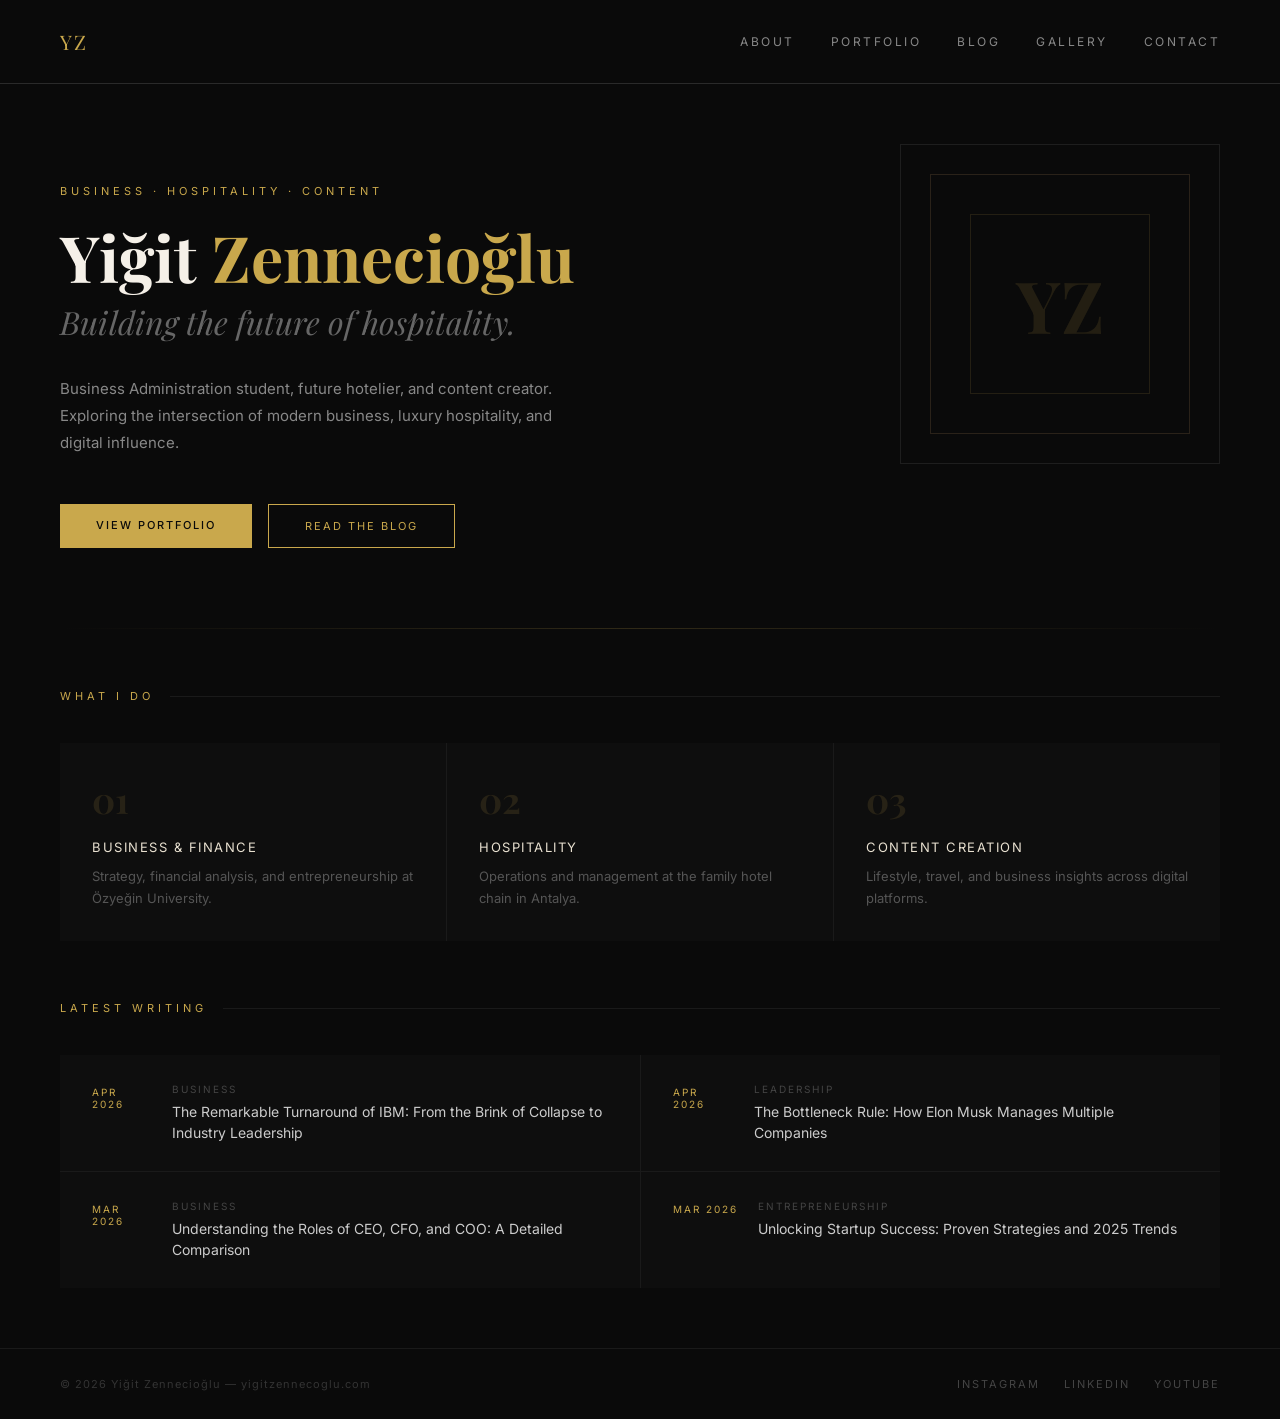
==== index.html @ 74cee43b "Add files via upload" ====
<!DOCTYPE html>
<html lang="en">
<head>
  <meta charset="UTF-8" />
  <meta name="viewport" content="width=device-width, initial-scale=1.0" />
  <title>Yiğit Zennecioğlu</title>
  <link rel="stylesheet" href="style.css" />
  <style>
    .hero { padding: 100px 60px 80px; position: relative; overflow: hidden; }
    .hero-tag { font-size: 11px; letter-spacing: 4px; text-transform: uppercase; color: var(--gold); margin-bottom: 24px; }
    .hero-title { font-family: var(--font-serif); font-size: 64px; line-height: 1.1; font-weight: 700; color: var(--text-primary); margin: 0 0 8px; }
    .hero-title span { color: var(--gold); }
    .hero-subtitle { font-family: var(--font-serif); font-size: 32px; font-weight: 400; color: #666; margin: 0 0 32px; font-style: italic; }
    .hero-desc { font-size: 15px; color: var(--text-body); line-height: 1.8; max-width: 500px; margin-bottom: 48px; }
    .hero-btns { display: flex; gap: 16px; }
    .btn-primary { padding: 14px 36px; background: var(--gold); color: var(--bg); font-size: 11px; letter-spacing: 2px; text-transform: uppercase; border: none; cursor: pointer; font-weight: 500; text-decoration: none; display: inline-block; }
    .btn-secondary { padding: 14px 36px; background: transparent; color: var(--gold); font-size: 11px; letter-spacing: 2px; text-transform: uppercase; border: 0.5px solid var(--gold); cursor: pointer; text-decoration: none; display: inline-block; }
    .hero-deco { position: absolute; right: 60px; top: 60px; width: 320px; height: 320px; border: 0.5px solid #1e1e1e; display: flex; align-items: center; justify-content: center; }
    .hero-deco-inner { width: 260px; height: 260px; border: 0.5px solid #2a2219; display: flex; align-items: center; justify-content: center; }
    .hero-deco-core { width: 180px; height: 180px; border: 0.5px solid #c9a84c22; display: flex; align-items: center; justify-content: center; }
    .monogram { font-family: var(--font-serif); font-size: 72px; color: #c9a84c22; font-weight: 700; }
    .section { padding: 60px 60px; }
    .what-cards { display: grid; grid-template-columns: repeat(3, 1fr); gap: 1px; background: var(--bg-line); }
    .what-card { background: var(--bg-card); padding: 32px; }
    .card-num { font-family: var(--font-serif); font-size: 36px; color: #c9a84c22; font-weight: 700; margin-bottom: 16px; }
    .card-title { font-size: 13px; letter-spacing: 1.5px; text-transform: uppercase; color: #e8e0d0; margin-bottom: 10px; }
    .card-text { font-size: 13px; color: var(--text-muted); line-height: 1.7; }
    .blog-row { display: grid; grid-template-columns: repeat(2, 1fr); gap: 1px; background: var(--bg-line); }
    .blog-item { background: var(--bg-card); padding: 28px 32px; display: flex; gap: 20px; align-items: flex-start; text-decoration: none; }
    .blog-item:hover .blog-ttl { color: var(--gold); }
    .blog-date { font-size: 10px; letter-spacing: 2px; color: var(--gold); min-width: 60px; padding-top: 3px; }
    .blog-tag { font-size: 10px; letter-spacing: 2px; text-transform: uppercase; color: #444; margin-bottom: 6px; }
    .blog-ttl { font-size: 14px; color: #ccc; font-weight: 400; line-height: 1.5; transition: color 0.2s; }
  </style>
</head>
<body>
  <nav class="site-nav">
    <a href="index.html" class="site-logo">YZ</a>
    <div class="nav-links">
      <a href="about.html">About</a>
      <a href="portfolio.html">Portfolio</a>
      <a href="blog.html">Blog</a>
      <a href="gallery.html">Gallery</a>
      <a href="contact.html">Contact</a>
    </div>
  </nav>

  <section class="hero">
    <div class="hero-deco">
      <div class="hero-deco-inner">
        <div class="hero-deco-core">
          <span class="monogram">YZ</span>
        </div>
      </div>
    </div>
    <p class="hero-tag">Business · Hospitality · Content</p>
    <h1 class="hero-title">Yiğit <span>Zennecioğlu</span></h1>
    <h2 class="hero-subtitle">Building the future of hospitality.</h2>
    <p class="hero-desc">Business Administration student, future hotelier, and content creator. Exploring the intersection of modern business, luxury hospitality, and digital influence.</p>
    <div class="hero-btns">
      <a href="portfolio.html" class="btn-primary">View Portfolio</a>
      <a href="blog.html" class="btn-secondary">Read the Blog</a>
    </div>
  </section>

  <div class="gold-divider"></div>

  <section class="section">
    <div class="section-label" style="margin-bottom:40px;">What I do</div>
    <div class="what-cards">
      <div class="what-card">
        <div class="card-num">01</div>
        <div class="card-title">Business & Finance</div>
        <div class="card-text">Strategy, financial analysis, and entrepreneurship at Özyeğin University.</div>
      </div>
      <div class="what-card">
        <div class="card-num">02</div>
        <div class="card-title">Hospitality</div>
        <div class="card-text">Operations and management at the family hotel chain in Antalya.</div>
      </div>
      <div class="what-card">
        <div class="card-num">03</div>
        <div class="card-title">Content Creation</div>
        <div class="card-text">Lifestyle, travel, and business insights across digital platforms.</div>
      </div>
    </div>
  </section>

  <section class="section" style="padding-top:0">
    <div class="section-label" style="margin-bottom:40px;">Latest writing</div>
    <div class="blog-row">
      <a href="blog/ibm-turnaround.html" class="blog-item">
        <div class="blog-date">APR 2026</div>
        <div>
          <div class="blog-tag">Business</div>
          <div class="blog-ttl">The Remarkable Turnaround of IBM: From the Brink of Collapse to Industry Leadership</div>
        </div>
      </a>
      <a href="blog/bottleneck-rule.html" class="blog-item">
        <div class="blog-date">APR 2026</div>
        <div>
          <div class="blog-tag">Leadership</div>
          <div class="blog-ttl">The Bottleneck Rule: How Elon Musk Manages Multiple Companies</div>
        </div>
      </a>
      <a href="blog/ceo-cfo-coo.html" class="blog-item">
        <div class="blog-date">MAR 2026</div>
        <div>
          <div class="blog-tag">Business</div>
          <div class="blog-ttl">Understanding the Roles of CEO, CFO, and COO: A Detailed Comparison</div>
        </div>
      </a>
      <a href="blog/startup-success.html" class="blog-item">
        <div class="blog-date">MAR 2026</div>
        <div>
          <div class="blog-tag">Entrepreneurship</div>
          <div class="blog-ttl">Unlocking Startup Success: Proven Strategies and 2025 Trends</div>
        </div>
      </a>
    </div>
  </section>

  <footer class="site-footer">
    <div class="footer-copy">© 2026 Yiğit Zennecioğlu — yigitzennecoglu.com</div>
    <div class="footer-social">
      <a href="https://instagram.com/ygtzenn" target="_blank">Instagram</a>
      <a href="https://www.linkedin.com/in/yi%C4%9Fit-zennecio%C4%9Flu-aa84a6198/" target="_blank">LinkedIn</a>
      <a href="https://www.youtube.com/@YEZE088" target="_blank">YouTube</a>
    </div>
  </footer>
</body>
</html>
---- style.css ----
@import url('https://fonts.googleapis.com/css2?family=Playfair+Display:wght@400;500;700&family=Inter:wght@300;400;500&display=swap');

*, *::before, *::after { box-sizing: border-box; margin: 0; padding: 0; }

:root {
  --gold: #c9a84c;
  --gold-dim: #c9a84c33;
  --bg: #0a0a0a;
  --bg-card: #0e0e0e;
  --bg-line: #1a1a1a;
  --text-primary: #f5f0e8;
  --text-body: #888;
  --text-muted: #555;
  --text-dim: #333;
  --border: #2a2a2a;
  --font-serif: 'Playfair Display', serif;
  --font-sans: 'Inter', sans-serif;
}

body {
  background: var(--bg);
  color: #e8e0d0;
  font-family: var(--font-sans);
  min-height: 100vh;
  -webkit-font-smoothing: antialiased;
}

/* NAV */
nav.site-nav {
  display: flex;
  justify-content: space-between;
  align-items: center;
  padding: 28px 60px;
  border-bottom: 0.5px solid var(--border);
}
.site-logo {
  font-family: var(--font-serif);
  font-size: 20px;
  letter-spacing: 2px;
  color: var(--gold);
  text-decoration: none;
}
.nav-links { display: flex; gap: 36px; }
.nav-links a {
  font-size: 12px;
  letter-spacing: 2.5px;
  text-transform: uppercase;
  color: #888;
  text-decoration: none;
  transition: color 0.2s;
}
.nav-links a:hover,
.nav-links a.active { color: var(--gold); }

/* FOOTER */
footer.site-footer {
  border-top: 0.5px solid var(--bg-line);
  padding: 28px 60px;
  display: flex;
  justify-content: space-between;
  align-items: center;
}
.footer-copy { font-size: 11px; color: var(--text-dim); letter-spacing: 1px; }
.footer-social { display: flex; gap: 24px; }
.footer-social a {
  font-size: 11px;
  letter-spacing: 2px;
  text-transform: uppercase;
  color: #444;
  text-decoration: none;
  transition: color 0.2s;
}
.footer-social a:hover { color: var(--gold); }

/* DIVIDER */
.gold-divider {
  height: 0.5px;
  background: linear-gradient(90deg, transparent, var(--gold-dim), transparent);
  margin: 0 60px;
}

/* SECTION LABEL */
.section-label {
  font-size: 11px;
  letter-spacing: 4px;
  text-transform: uppercase;
  color: var(--gold);
  display: flex;
  align-items: center;
  gap: 16px;
}
.section-label::after {
  content: '';
  flex: 1;
  height: 0.5px;
  background: var(--bg-line);
}

/* TAG PILL */
.tag-pill {
  font-size: 10px;
  letter-spacing: 2px;
  text-transform: uppercase;
  color: var(--gold);
  border: 0.5px solid var(--gold-dim);
  padding: 5px 12px;
  display: inline-block;
}

/* BREADCRUMB */
.breadcrumb {
  padding: 20px 60px;
  font-size: 11px;
  letter-spacing: 1.5px;
  color: var(--text-dim);
  text-transform: uppercase;
}
.breadcrumb a { color: var(--text-dim); text-decoration: none; }
.breadcrumb span { color: var(--gold); }

/* ARTICLE BODY */
.article-body {
  padding: 48px 60px;
  max-width: 780px;
}
.article-body h2 {
  font-family: var(--font-serif);
  font-size: 26px;
  color: var(--text-primary);
  font-weight: 500;
  margin: 40px 0 16px;
  line-height: 1.3;
}
.article-body p {
  font-size: 15px;
  color: var(--text-body);
  line-height: 1.85;
  margin-bottom: 20px;
}
.article-body ul {
  padding-left: 0;
  margin: 16px 0 24px;
  list-style: none;
}
.article-body ul li {
  font-size: 14px;
  color: var(--text-muted);
  line-height: 1.7;
  padding: 6px 0 6px 20px;
  position: relative;
  border-bottom: 0.5px solid #111;
}
.article-body ul li::before {
  content: '—';
  position: absolute;
  left: 0;
  color: var(--gold-dim);
}

/* PULLQUOTE */
.pullquote {
  border-left: 2px solid var(--gold);
  padding: 20px 24px;
  margin: 32px 0;
}
.pullquote p {
  font-family: var(--font-serif);
  font-size: 20px;
  color: var(--gold);
  font-style: italic;
  line-height: 1.5;
  margin: 0;
}

/* STAT ROW */
.stat-row {
  display: grid;
  grid-template-columns: 1fr 1fr;
  gap: 1px;
  background: var(--bg-line);
  margin: 32px 0;
}
.stat-box { background: var(--bg-card); padding: 24px; }
.stat-num {
  font-family: var(--font-serif);
  font-size: 32px;
  color: var(--gold);
  font-weight: 700;
}
.stat-lbl {
  font-size: 11px;
  letter-spacing: 1.5px;
  text-transform: uppercase;
  color: #444;
  margin-top: 4px;
}

/* TAKEAWAY BOX */
.takeaway-box {
  background: var(--bg-card);
  border: 0.5px solid #1e1e1e;
  border-left: 2px solid var(--gold);
  padding: 28px;
  margin: 32px 0;
}
.takeaway-box h3 {
  font-size: 11px;
  letter-spacing: 3px;
  text-transform: uppercase;
  color: var(--gold);
  margin: 0 0 16px;
}
.takeaway-box ul { padding: 0; margin: 0; list-style: none; }
.takeaway-box ul li {
  font-size: 13px;
  color: var(--text-muted);
  padding: 6px 0 6px 16px;
  border-bottom: 0.5px solid #151515;
  position: relative;
}
.takeaway-box ul li::before {
  content: '→';
  position: absolute;
  left: 0;
  color: var(--gold);
  font-size: 11px;
}

/* MORE ARTICLES */
.more-section {
  border-top: 0.5px solid var(--bg-line);
  padding: 48px 60px;
}
.more-grid {
  display: grid;
  grid-template-columns: repeat(4, 1fr);
  gap: 1px;
  background: var(--bg-line);
  margin-top: 32px;
}
.more-card {
  background: var(--bg-card);
  padding: 28px;
  cursor: pointer;
  text-decoration: none;
  display: block;
}
.more-card:hover .more-title { color: var(--gold); }
.more-tag {
  font-size: 10px;
  letter-spacing: 2px;
  text-transform: uppercase;
  color: #444;
  margin-bottom: 10px;
}
.more-title {
  font-family: var(--font-serif);
  font-size: 15px;
  color: var(--text-muted);
  line-height: 1.4;
  transition: color 0.2s;
}
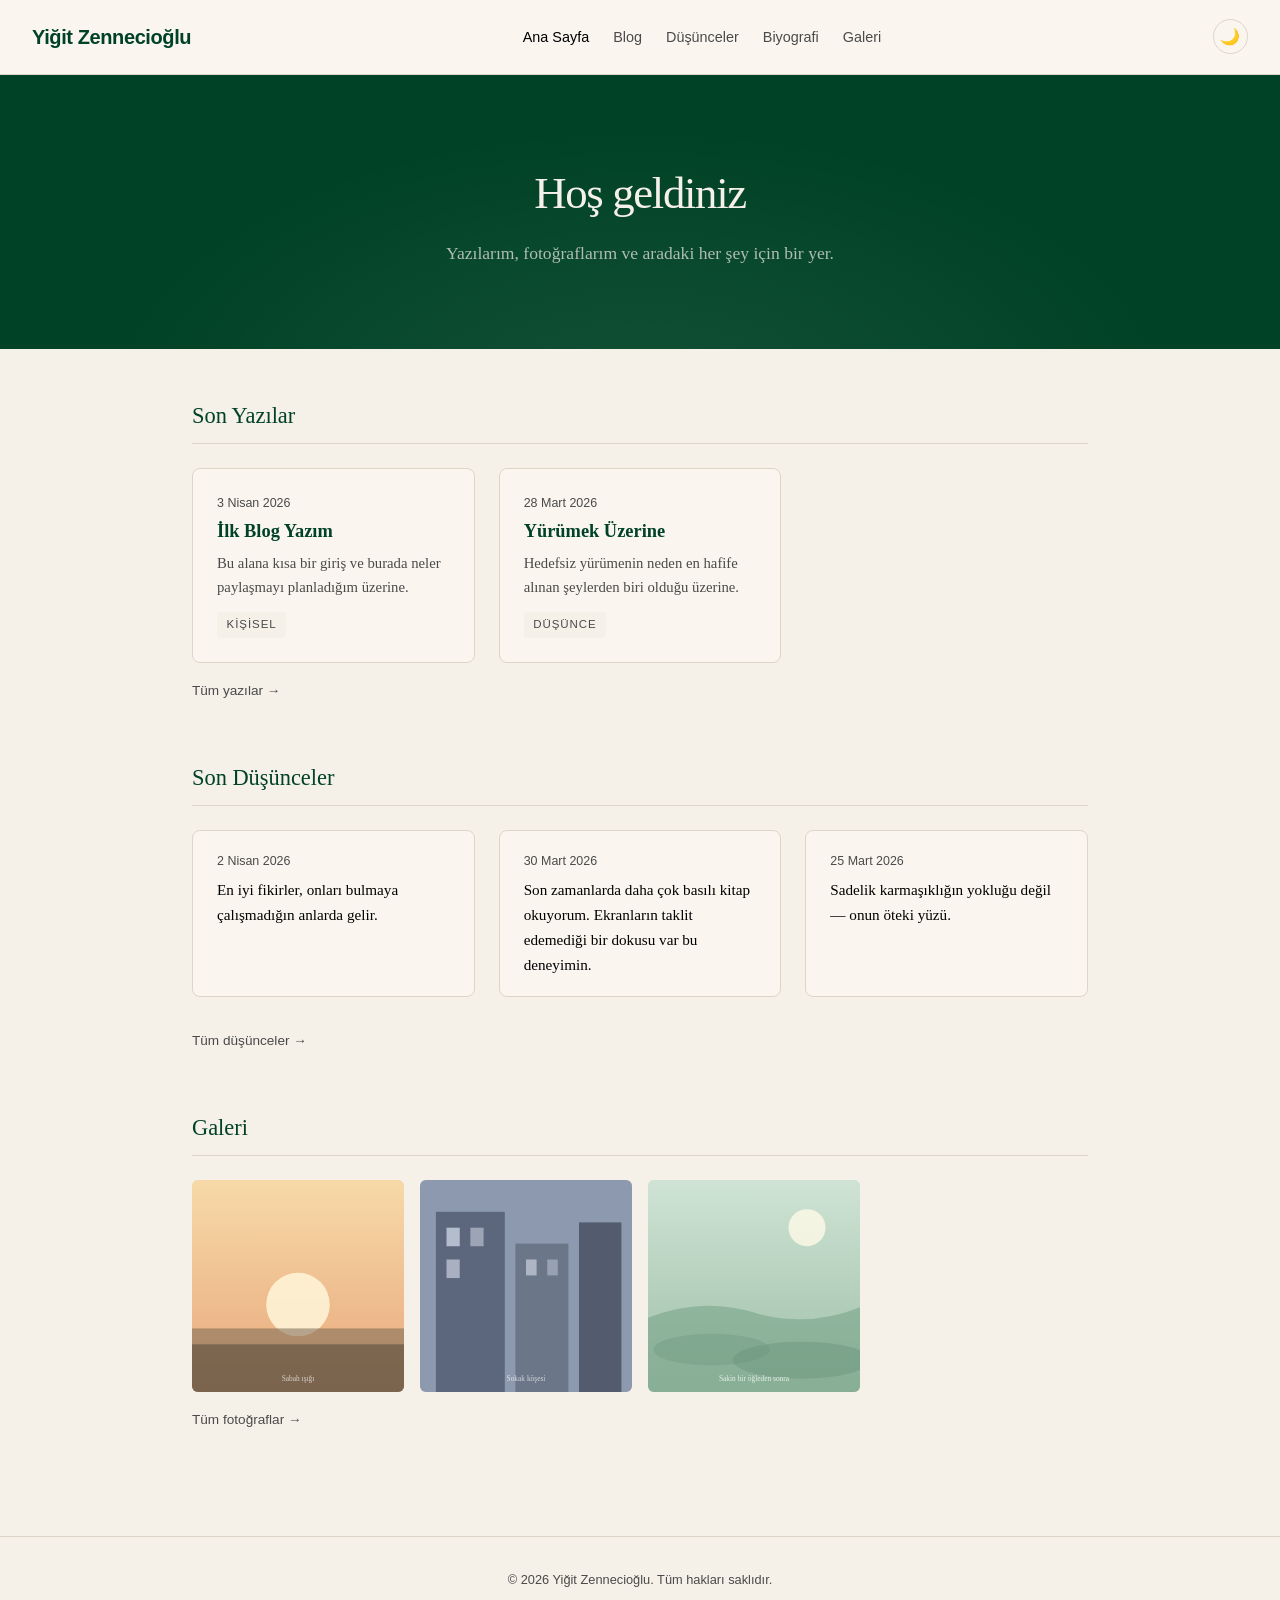
==== commit b3bf6c58: "Yeni site: Türkçe içerik, karanlık mod, galeri lightbox, RSS - Blog, düşünceler, biyografi ve galeri" ====
--- a/index.html
+++ b/index.html
@@ -1,132 +1,75 @@
 <!DOCTYPE html>
-<html lang="en">
+<html lang="tr">
 <head>
-  <meta charset="UTF-8" />
-  <meta name="viewport" content="width=device-width, initial-scale=1.0" />
-  <title>Yiğit Zennecioğlu</title>
-  <link rel="stylesheet" href="style.css" />
-  <style>
-    .hero { padding: 100px 60px 80px; position: relative; overflow: hidden; }
-    .hero-tag { font-size: 11px; letter-spacing: 4px; text-transform: uppercase; color: var(--gold); margin-bottom: 24px; }
-    .hero-title { font-family: var(--font-serif); font-size: 64px; line-height: 1.1; font-weight: 700; color: var(--text-primary); margin: 0 0 8px; }
-    .hero-title span { color: var(--gold); }
-    .hero-subtitle { font-family: var(--font-serif); font-size: 32px; font-weight: 400; color: #666; margin: 0 0 32px; font-style: italic; }
-    .hero-desc { font-size: 15px; color: var(--text-body); line-height: 1.8; max-width: 500px; margin-bottom: 48px; }
-    .hero-btns { display: flex; gap: 16px; }
-    .btn-primary { padding: 14px 36px; background: var(--gold); color: var(--bg); font-size: 11px; letter-spacing: 2px; text-transform: uppercase; border: none; cursor: pointer; font-weight: 500; text-decoration: none; display: inline-block; }
-    .btn-secondary { padding: 14px 36px; background: transparent; color: var(--gold); font-size: 11px; letter-spacing: 2px; text-transform: uppercase; border: 0.5px solid var(--gold); cursor: pointer; text-decoration: none; display: inline-block; }
-    .hero-deco { position: absolute; right: 60px; top: 60px; width: 320px; height: 320px; border: 0.5px solid #1e1e1e; display: flex; align-items: center; justify-content: center; }
-    .hero-deco-inner { width: 260px; height: 260px; border: 0.5px solid #2a2219; display: flex; align-items: center; justify-content: center; }
-    .hero-deco-core { width: 180px; height: 180px; border: 0.5px solid #c9a84c22; display: flex; align-items: center; justify-content: center; }
-    .monogram { font-family: var(--font-serif); font-size: 72px; color: #c9a84c22; font-weight: 700; }
-    .section { padding: 60px 60px; }
-    .what-cards { display: grid; grid-template-columns: repeat(3, 1fr); gap: 1px; background: var(--bg-line); }
-    .what-card { background: var(--bg-card); padding: 32px; }
-    .card-num { font-family: var(--font-serif); font-size: 36px; color: #c9a84c22; font-weight: 700; margin-bottom: 16px; }
-    .card-title { font-size: 13px; letter-spacing: 1.5px; text-transform: uppercase; color: #e8e0d0; margin-bottom: 10px; }
-    .card-text { font-size: 13px; color: var(--text-muted); line-height: 1.7; }
-    .blog-row { display: grid; grid-template-columns: repeat(2, 1fr); gap: 1px; background: var(--bg-line); }
-    .blog-item { background: var(--bg-card); padding: 28px 32px; display: flex; gap: 20px; align-items: flex-start; text-decoration: none; }
-    .blog-item:hover .blog-ttl { color: var(--gold); }
-    .blog-date { font-size: 10px; letter-spacing: 2px; color: var(--gold); min-width: 60px; padding-top: 3px; }
-    .blog-tag { font-size: 10px; letter-spacing: 2px; text-transform: uppercase; color: #444; margin-bottom: 6px; }
-    .blog-ttl { font-size: 14px; color: #ccc; font-weight: 400; line-height: 1.5; transition: color 0.2s; }
-  </style>
+  <meta charset="UTF-8">
+  <meta name="viewport" content="width=device-width, initial-scale=1.0">
+  <title>Yiğit Zennecioğlu — Kişisel Site</title>
+  <meta name="description" content="Yiğit Zennecioğlu'nun kişisel sitesi: blog yazıları, kısa düşünceler ve fotoğraflar.">
+  <meta property="og:title" content="Yiğit Zennecioğlu — Kişisel Site">
+  <meta property="og:description" content="Blog yazıları, kısa düşünceler ve fotoğraflar.">
+  <meta property="og:type" content="website">
+  <link rel="icon" type="image/svg+xml" href="favicon.svg">
+  <link rel="alternate" type="application/rss+xml" title="Blog RSS" href="feed.xml">
+  <link rel="stylesheet" href="css/style.css">
+  <script>const t = localStorage.getItem('theme'); if (t) document.documentElement.dataset.theme = t;</script>
 </head>
 <body>
-  <nav class="site-nav">
-    <a href="index.html" class="site-logo">YZ</a>
+
+  <nav class="nav">
+    <a href="index.html" class="nav-logo">Yiğit Zennecioğlu</a>
     <div class="nav-links">
-      <a href="about.html">About</a>
-      <a href="portfolio.html">Portfolio</a>
+      <a href="index.html" class="active">Ana Sayfa</a>
       <a href="blog.html">Blog</a>
-      <a href="gallery.html">Gallery</a>
-      <a href="contact.html">Contact</a>
+      <a href="thoughts.html">Düşünceler</a>
+      <a href="biography.html">Biyografi</a>
+      <a href="gallery.html">Galeri</a>
+    </div>
+    <div class="nav-right">
+      <button class="theme-toggle" aria-label="Tema değiştir"></button>
+      <button class="nav-toggle" aria-label="Menüyü aç/kapat" aria-expanded="false">&#9776;</button>
     </div>
   </nav>
 
-  <section class="hero">
-    <div class="hero-deco">
-      <div class="hero-deco-inner">
-        <div class="hero-deco-core">
-          <span class="monogram">YZ</span>
-        </div>
+  <header class="hero">
+    <div class="hero-content">
+      <h1>Hoş geldiniz</h1>
+      <p>Yazılarım, fotoğraflarım ve aradaki her şey için bir yer.</p>
+    </div>
+  </header>
+
+  <main class="container">
+
+    <section class="home-section">
+      <h2>Son Yazılar</h2>
+      <div class="card-grid" id="latest-blogs">
+        <!-- JS ile doldurulur -->
       </div>
-    </div>
-    <p class="hero-tag">Business · Hospitality · Content</p>
-    <h1 class="hero-title">Yiğit <span>Zennecioğlu</span></h1>
-    <h2 class="hero-subtitle">Building the future of hospitality.</h2>
-    <p class="hero-desc">Business Administration student, future hotelier, and content creator. Exploring the intersection of modern business, luxury hospitality, and digital influence.</p>
-    <div class="hero-btns">
-      <a href="portfolio.html" class="btn-primary">View Portfolio</a>
-      <a href="blog.html" class="btn-secondary">Read the Blog</a>
-    </div>
-  </section>
+      <a href="blog.html" class="see-all">Tüm yazılar &rarr;</a>
+    </section>
 
-  <div class="gold-divider"></div>
+    <section class="home-section">
+      <h2>Son Düşünceler</h2>
+      <div class="card-grid" id="latest-thoughts">
+        <!-- JS ile doldurulur -->
+      </div>
+      <a href="thoughts.html" class="see-all">Tüm düşünceler &rarr;</a>
+    </section>
 
-  <section class="section">
-    <div class="section-label" style="margin-bottom:40px;">What I do</div>
-    <div class="what-cards">
-      <div class="what-card">
-        <div class="card-num">01</div>
-        <div class="card-title">Business & Finance</div>
-        <div class="card-text">Strategy, financial analysis, and entrepreneurship at Özyeğin University.</div>
+    <section class="home-section">
+      <h2>Galeri</h2>
+      <div class="gallery-preview" id="gallery-preview">
+        <!-- JS ile doldurulur -->
       </div>
-      <div class="what-card">
-        <div class="card-num">02</div>
-        <div class="card-title">Hospitality</div>
-        <div class="card-text">Operations and management at the family hotel chain in Antalya.</div>
-      </div>
-      <div class="what-card">
-        <div class="card-num">03</div>
-        <div class="card-title">Content Creation</div>
-        <div class="card-text">Lifestyle, travel, and business insights across digital platforms.</div>
-      </div>
-    </div>
-  </section>
+      <a href="gallery.html" class="see-all">Tüm fotoğraflar &rarr;</a>
+    </section>
 
-  <section class="section" style="padding-top:0">
-    <div class="section-label" style="margin-bottom:40px;">Latest writing</div>
-    <div class="blog-row">
-      <a href="blog/ibm-turnaround.html" class="blog-item">
-        <div class="blog-date">APR 2026</div>
-        <div>
-          <div class="blog-tag">Business</div>
-          <div class="blog-ttl">The Remarkable Turnaround of IBM: From the Brink of Collapse to Industry Leadership</div>
-        </div>
-      </a>
-      <a href="blog/bottleneck-rule.html" class="blog-item">
-        <div class="blog-date">APR 2026</div>
-        <div>
-          <div class="blog-tag">Leadership</div>
-          <div class="blog-ttl">The Bottleneck Rule: How Elon Musk Manages Multiple Companies</div>
-        </div>
-      </a>
-      <a href="blog/ceo-cfo-coo.html" class="blog-item">
-        <div class="blog-date">MAR 2026</div>
-        <div>
-          <div class="blog-tag">Business</div>
-          <div class="blog-ttl">Understanding the Roles of CEO, CFO, and COO: A Detailed Comparison</div>
-        </div>
-      </a>
-      <a href="blog/startup-success.html" class="blog-item">
-        <div class="blog-date">MAR 2026</div>
-        <div>
-          <div class="blog-tag">Entrepreneurship</div>
-          <div class="blog-ttl">Unlocking Startup Success: Proven Strategies and 2025 Trends</div>
-        </div>
-      </a>
-    </div>
-  </section>
+  </main>
 
-  <footer class="site-footer">
-    <div class="footer-copy">© 2026 Yiğit Zennecioğlu — yigitzennecoglu.com</div>
-    <div class="footer-social">
-      <a href="https://instagram.com/ygtzenn" target="_blank">Instagram</a>
-      <a href="https://www.linkedin.com/in/yi%C4%9Fit-zennecio%C4%9Flu-aa84a6198/" target="_blank">LinkedIn</a>
-      <a href="https://www.youtube.com/@YEZE088" target="_blank">YouTube</a>
-    </div>
+  <footer class="footer">
+    <p>&copy; <span id="year">2026</span> Yiğit Zennecioğlu. Tüm hakları saklıdır.</p>
   </footer>
+
+  <script src="js/content.js"></script>
+  <script src="js/main.js"></script>
 </body>
 </html>
--- a/css/style.css
+++ b/css/style.css
@@ -0,0 +1,507 @@
+/* === Reset & Base === */
+*, *::before, *::after { margin: 0; padding: 0; box-sizing: border-box; }
+
+:root {
+  --bg: #f5f0e8;
+  --text: #000000;
+  --text-muted: #4a4a4a;
+  --heading: #004225;
+  --accent: #004225;
+  --border: #ddd5c8;
+  --card-bg: #faf6ef;
+  --hero-bg: #004225;
+  --hero-text: #f5f0e8;
+  --shadow: rgba(0, 0, 0, 0.06);
+  --overlay: rgba(0, 0, 0, 0.85);
+  --max-width: 960px;
+  --font: 'Georgia', 'Times New Roman', serif;
+  --font-sans: -apple-system, BlinkMacSystemFont, 'Segoe UI', sans-serif;
+}
+
+/* Karanlık mod: sistem tercihi (kullanıcı elle seçmediyse) */
+@media (prefers-color-scheme: dark) {
+  :root:not([data-theme="light"]) {
+    --bg: #1b1b18;
+    --text: #e8e4db;
+    --text-muted: #a8a49a;
+    --heading: #8fc9a8;
+    --accent: #8fc9a8;
+    --border: #35352f;
+    --card-bg: #242420;
+    --hero-bg: #06301f;
+    --hero-text: #e8e4db;
+    --shadow: rgba(0, 0, 0, 0.4);
+  }
+}
+
+/* Karanlık mod: elle seçim */
+:root[data-theme="dark"] {
+  --bg: #1b1b18;
+  --text: #e8e4db;
+  --text-muted: #a8a49a;
+  --heading: #8fc9a8;
+  --accent: #8fc9a8;
+  --border: #35352f;
+  --card-bg: #242420;
+  --hero-bg: #06301f;
+  --hero-text: #e8e4db;
+  --shadow: rgba(0, 0, 0, 0.4);
+}
+
+html { scroll-behavior: smooth; }
+
+body {
+  font-family: var(--font);
+  background: var(--bg);
+  color: var(--text);
+  line-height: 1.7;
+  min-height: 100vh;
+  display: flex;
+  flex-direction: column;
+  transition: background 0.3s, color 0.3s;
+}
+
+a { color: var(--text); text-decoration: none; }
+img { max-width: 100%; display: block; }
+h1, h2, h3, h4, h5, h6 { color: var(--heading); }
+
+/* === Nav === */
+.nav {
+  display: flex;
+  align-items: center;
+  justify-content: space-between;
+  padding: 1.2rem 2rem;
+  border-bottom: 1px solid var(--border);
+  background: var(--card-bg);
+  position: sticky;
+  top: 0;
+  z-index: 100;
+}
+
+.nav-logo {
+  font-size: 1.25rem;
+  font-weight: 700;
+  letter-spacing: -0.02em;
+  font-family: var(--font-sans);
+  color: var(--heading);
+}
+
+.nav-right {
+  display: flex;
+  align-items: center;
+  gap: 0.8rem;
+}
+
+.nav-links {
+  display: none;
+  flex-direction: column;
+  position: absolute;
+  top: 100%;
+  left: 0;
+  right: 0;
+  background: var(--card-bg);
+  border-bottom: 1px solid var(--border);
+  padding: 1rem 2rem;
+  gap: 1rem;
+}
+
+.nav-links.open { display: flex; }
+
+.nav-links a {
+  font-family: var(--font-sans);
+  font-size: 0.9rem;
+  color: var(--text-muted);
+  transition: color 0.2s;
+}
+
+.nav-links a:hover,
+.nav-links a.active { color: var(--text); }
+
+.nav-toggle {
+  display: block;
+  background: none;
+  border: none;
+  font-size: 1.5rem;
+  cursor: pointer;
+  color: var(--heading);
+}
+
+.theme-toggle {
+  background: none;
+  border: 1px solid var(--border);
+  border-radius: 50%;
+  width: 2.2rem;
+  height: 2.2rem;
+  font-size: 1rem;
+  cursor: pointer;
+  color: var(--heading);
+  display: flex;
+  align-items: center;
+  justify-content: center;
+  transition: background 0.2s;
+}
+
+.theme-toggle:hover { background: var(--bg); }
+
+/* Masaüstü: menü yatay, hamburger gizli */
+@media (min-width: 769px) {
+  .nav-links {
+    display: flex;
+    flex-direction: row;
+    position: static;
+    background: none;
+    border: none;
+    padding: 0;
+    gap: 1.5rem;
+  }
+  .nav-toggle { display: none; }
+}
+
+/* === Hero === */
+.hero {
+  background: var(--hero-bg);
+  color: var(--hero-text);
+  padding: 5rem 2rem;
+  text-align: center;
+  background-image: radial-gradient(ellipse at 50% 120%, rgba(255,255,255,0.08), transparent 60%);
+}
+
+.hero h1 {
+  font-size: 2.8rem;
+  font-weight: 400;
+  margin-bottom: 0.5rem;
+  letter-spacing: -0.03em;
+  color: var(--hero-text);
+}
+
+.hero p {
+  font-size: 1.1rem;
+  opacity: 0.7;
+  max-width: 500px;
+  margin: 0 auto;
+}
+
+/* === Container === */
+.container {
+  max-width: var(--max-width);
+  margin: 0 auto;
+  padding: 3rem 2rem;
+  flex: 1;
+  width: 100%;
+}
+
+/* === Home Sections === */
+.home-section { margin-bottom: 3.5rem; }
+
+.home-section h2 {
+  font-size: 1.4rem;
+  font-weight: 400;
+  margin-bottom: 1.5rem;
+  padding-bottom: 0.5rem;
+  border-bottom: 1px solid var(--border);
+}
+
+.see-all {
+  display: inline-block;
+  margin-top: 1rem;
+  font-family: var(--font-sans);
+  font-size: 0.85rem;
+  color: var(--text-muted);
+  transition: color 0.2s;
+}
+
+.see-all:hover { color: var(--text); }
+
+/* === Cards === */
+.card-grid {
+  display: grid;
+  grid-template-columns: repeat(auto-fill, minmax(280px, 1fr));
+  gap: 1.5rem;
+}
+
+.card {
+  background: var(--card-bg);
+  border: 1px solid var(--border);
+  border-radius: 8px;
+  padding: 1.5rem;
+  transition: box-shadow 0.25s, transform 0.25s;
+}
+
+.card:hover {
+  box-shadow: 0 6px 20px var(--shadow);
+  transform: translateY(-3px);
+}
+
+.card-date {
+  font-family: var(--font-sans);
+  font-size: 0.78rem;
+  color: var(--text-muted);
+  margin-bottom: 0.4rem;
+}
+
+.card h3 {
+  font-size: 1.15rem;
+  font-weight: 600;
+  margin-bottom: 0.5rem;
+  line-height: 1.3;
+}
+
+.card p {
+  font-size: 0.92rem;
+  color: var(--text-muted);
+  line-height: 1.6;
+}
+
+.card-tag {
+  display: inline-block;
+  margin-top: 0.8rem;
+  font-family: var(--font-sans);
+  font-size: 0.72rem;
+  text-transform: uppercase;
+  letter-spacing: 0.08em;
+  color: var(--text-muted);
+  background: var(--bg);
+  padding: 0.2rem 0.6rem;
+  border-radius: 4px;
+}
+
+/* === Etiket Filtresi === */
+.tag-filter {
+  display: flex;
+  flex-wrap: wrap;
+  gap: 0.5rem;
+  margin-bottom: 1.8rem;
+}
+
+.tag-filter button {
+  font-family: var(--font-sans);
+  font-size: 0.78rem;
+  text-transform: uppercase;
+  letter-spacing: 0.06em;
+  color: var(--text-muted);
+  background: var(--card-bg);
+  border: 1px solid var(--border);
+  padding: 0.35rem 0.9rem;
+  border-radius: 999px;
+  cursor: pointer;
+  transition: all 0.2s;
+}
+
+.tag-filter button:hover { color: var(--text); border-color: var(--text-muted); }
+
+.tag-filter button.active {
+  background: var(--accent);
+  color: var(--hero-text);
+  border-color: var(--accent);
+}
+
+/* === Page Header === */
+.page-header {
+  padding: 3rem 0 1.5rem;
+  border-bottom: 1px solid var(--border);
+  margin-bottom: 2.5rem;
+}
+
+.page-header h1 {
+  font-size: 2rem;
+  font-weight: 400;
+}
+
+.page-header p {
+  color: var(--text-muted);
+  margin-top: 0.3rem;
+  font-size: 1rem;
+}
+
+/* === Blog Post / Thought Detail === */
+.post-content {
+  max-width: 680px;
+}
+
+.post-content h1 {
+  font-size: 2rem;
+  font-weight: 400;
+  margin-bottom: 0.3rem;
+}
+
+.post-meta {
+  font-family: var(--font-sans);
+  font-size: 0.82rem;
+  color: var(--text-muted);
+  margin-bottom: 2rem;
+}
+
+.post-content p { margin-bottom: 1.4rem; }
+
+.post-content img {
+  border-radius: 6px;
+  margin: 1.5rem 0;
+}
+
+.post-content blockquote {
+  border-left: 3px solid var(--border);
+  padding-left: 1.2rem;
+  color: var(--text-muted);
+  font-style: italic;
+  margin: 1.5rem 0;
+}
+
+.back-link {
+  display: inline-block;
+  margin-bottom: 2rem;
+  font-family: var(--font-sans);
+  font-size: 0.85rem;
+  color: var(--text-muted);
+}
+
+.back-link:hover { color: var(--text); }
+
+.not-found {
+  text-align: center;
+  padding: 4rem 1rem;
+}
+
+.not-found h1 { margin-bottom: 0.8rem; }
+.not-found p { color: var(--text-muted); margin-bottom: 1.5rem; }
+
+/* === Biography === */
+.bio-layout {
+  display: grid;
+  grid-template-columns: 240px 1fr;
+  gap: 3rem;
+  align-items: start;
+}
+
+.bio-photo {
+  width: 100%;
+  border-radius: 8px;
+  aspect-ratio: 1;
+  object-fit: cover;
+  background: var(--border);
+}
+
+.bio-text h2 {
+  font-size: 1.3rem;
+  font-weight: 600;
+  margin: 2rem 0 0.8rem;
+}
+
+.bio-text h2:first-child { margin-top: 0; }
+
+.bio-text p { margin-bottom: 1rem; color: var(--text-muted); }
+
+/* === Gallery === */
+.gallery-grid {
+  display: grid;
+  grid-template-columns: repeat(auto-fill, minmax(220px, 1fr));
+  gap: 1rem;
+}
+
+.gallery-preview {
+  display: grid;
+  grid-template-columns: repeat(auto-fill, minmax(180px, 1fr));
+  gap: 1rem;
+}
+
+.gallery-item {
+  border-radius: 6px;
+  overflow: hidden;
+  aspect-ratio: 1;
+  background: var(--border);
+  cursor: pointer;
+}
+
+.gallery-item img {
+  width: 100%;
+  height: 100%;
+  object-fit: cover;
+  transition: transform 0.3s;
+}
+
+.gallery-item:hover img { transform: scale(1.03); }
+
+.gallery-caption {
+  font-family: var(--font-sans);
+  font-size: 0.78rem;
+  color: var(--text-muted);
+  padding: 0.5rem 0;
+}
+
+/* === Lightbox === */
+.lightbox {
+  position: fixed;
+  inset: 0;
+  background: var(--overlay);
+  display: none;
+  align-items: center;
+  justify-content: center;
+  flex-direction: column;
+  z-index: 200;
+  padding: 2rem;
+  cursor: zoom-out;
+}
+
+.lightbox.open { display: flex; }
+
+.lightbox img {
+  max-width: 90vw;
+  max-height: 80vh;
+  border-radius: 6px;
+  object-fit: contain;
+}
+
+.lightbox-caption {
+  font-family: var(--font-sans);
+  color: #fff;
+  font-size: 0.9rem;
+  margin-top: 1rem;
+  opacity: 0.8;
+}
+
+.lightbox-close {
+  position: absolute;
+  top: 1.2rem;
+  right: 1.5rem;
+  background: none;
+  border: none;
+  color: #fff;
+  font-size: 2rem;
+  cursor: pointer;
+  line-height: 1;
+}
+
+/* === Thought Card (compact) === */
+.thought-card {
+  background: var(--card-bg);
+  border: 1px solid var(--border);
+  border-radius: 8px;
+  padding: 1.2rem 1.5rem;
+  margin-bottom: 1rem;
+}
+
+.thought-card .card-date { margin-bottom: 0.3rem; }
+
+.thought-card p {
+  font-size: 0.95rem;
+  line-height: 1.65;
+}
+
+/* === Footer === */
+.footer {
+  text-align: center;
+  padding: 2rem;
+  border-top: 1px solid var(--border);
+  font-family: var(--font-sans);
+  font-size: 0.8rem;
+  color: var(--text-muted);
+}
+
+/* === Mobile === */
+@media (max-width: 768px) {
+  .hero { padding: 3.5rem 1.5rem; }
+  .hero h1 { font-size: 2rem; }
+  .container { padding: 2rem 1.2rem; }
+  .bio-layout { grid-template-columns: 1fr; }
+  .bio-photo { max-width: 200px; }
+  .card-grid { grid-template-columns: 1fr; }
+}
